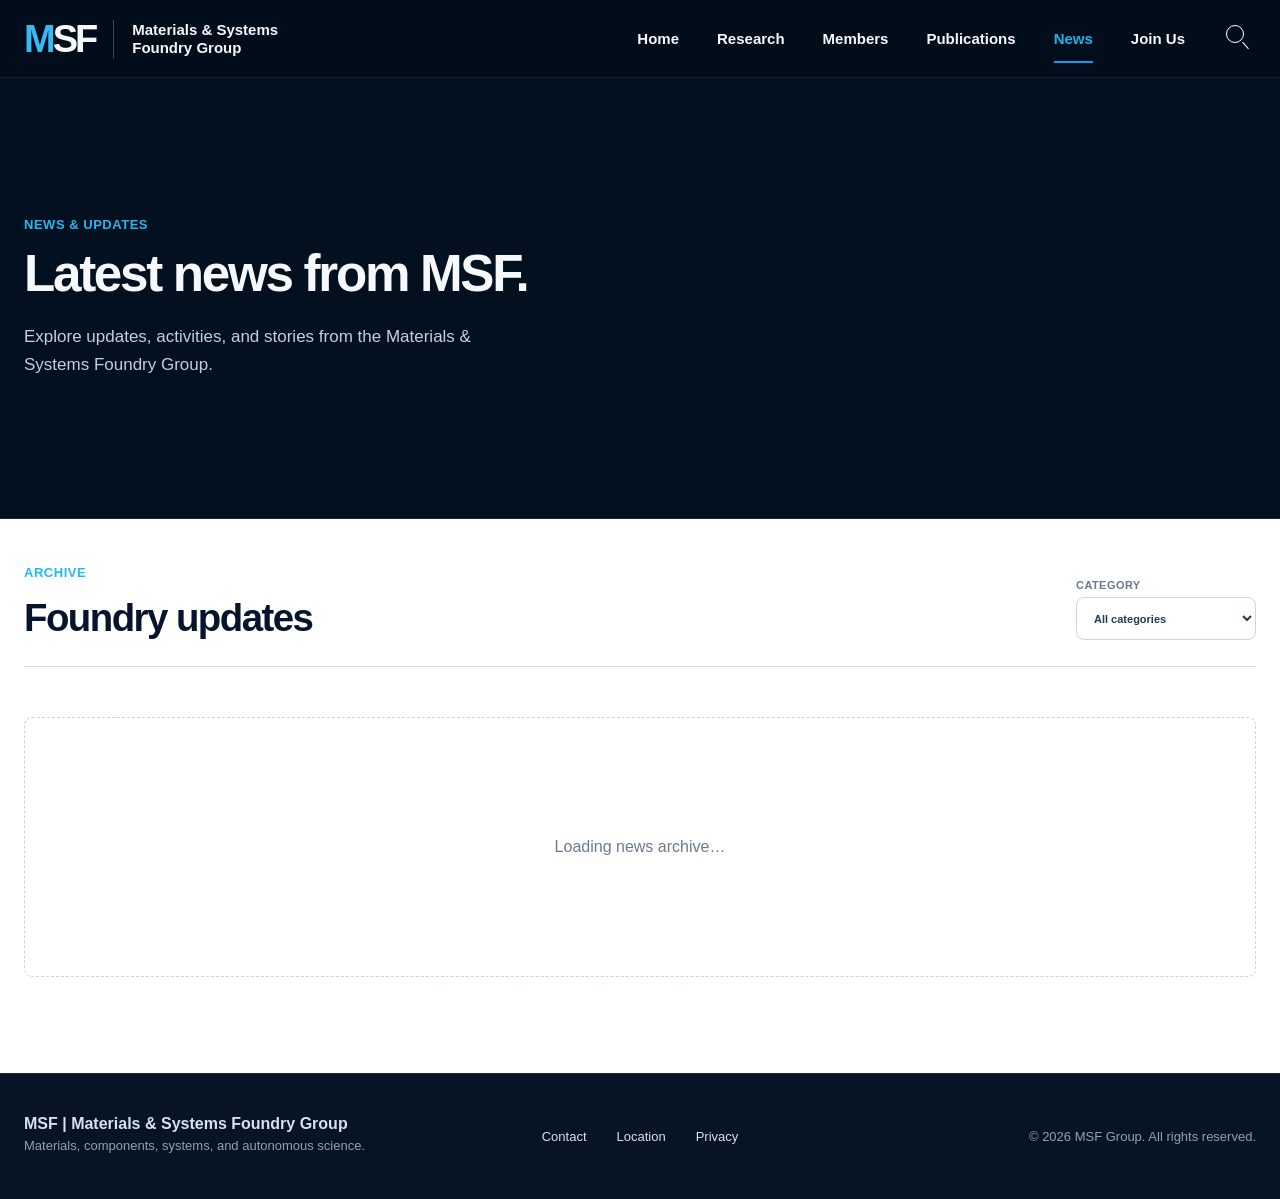
==== news.html @ 7eb26fe3 "Add files via upload" ====
<!doctype html>
<html lang="en">
<head>
  <meta charset="UTF-8">
  <meta name="viewport" content="width=device-width, initial-scale=1.0">
  <title>MSF | News</title>
  <link rel="stylesheet" href="styles.css?v=26">
  <script src="data/news.js?v=1787645264"></script>
  <script src="app.js?v=19" defer></script>
</head>
<body data-page="news">
  <header data-site-header></header>
  <main class="news-page light-section" data-news-page>
    <section class="news-hero">
      <div class="site-container news-hero-grid">
        <div class="news-hero-copy">
          <p class="eyebrow">News &amp; Updates</p>
          <h1>Latest news from MSF.</h1>
          <p>Explore updates, activities, and stories from the Materials &amp; Systems Foundry Group.</p>
        </div>
        <div class="news-hero-media" data-news-hero-media aria-label="Recent gallery photographs"></div>
      </div>
    </section>
    <section class="news-archive section-space">
      <div class="site-container">
        <div class="news-toolbar">
          <div><p class="eyebrow">Archive</p><h2>Foundry updates</h2></div>
          <div class="news-filter-group" data-news-filters>
            <div class="news-year-filters" data-news-years aria-label="Filter news by year"></div>
            <label class="news-category-label">Category
              <select data-news-category><option value="all">All categories</option></select>
            </label>
          </div>
        </div>
        <div class="news-grid" data-news-list><p class="news-loading">Loading news archive…</p></div>
      </div>
    </section>
  </main>
  <div class="news-lightbox" data-news-lightbox hidden role="dialog" aria-modal="true" aria-label="News image viewer">
    <button class="news-lightbox-close" type="button" data-news-lightbox-close aria-label="Close image viewer">×</button>
    <button class="news-lightbox-nav previous" type="button" data-news-lightbox-prev aria-label="Previous image">‹</button>
    <figure>
      <img data-news-lightbox-image alt="">
      <figcaption><span data-news-lightbox-caption></span><b data-news-lightbox-count></b></figcaption>
    </figure>
    <button class="news-lightbox-nav next" type="button" data-news-lightbox-next aria-label="Next image">›</button>
  </div>
  <footer data-site-footer></footer>
</body>
</html>
---- styles.css ----
:root {
  --navy: #03101f;
  --navy-2: #071a31;
  --ink: #07152c;
  --muted: #5d6b80;
  --line: #d5dfeb;
  --surface: #f7faff;
  --blue: #0d9ee9;
  --green: #079164;
  --violet: #6841cb;
  --orange: #ef5623;
  --content: 1440px;
  --radius: 8px;
  font-family: "Segoe UI", "Noto Sans", Arial, sans-serif;
  color: var(--ink);
  background: #f8fbff;
  font-synthesis: none;
}

* { box-sizing: border-box; }
html { scroll-behavior: smooth; }
body { margin: 0; min-width: 320px; background: var(--navy); }
button, input, select { font: inherit; }
a { color: inherit; }
img { display: block; max-width: 100%; }
[hidden] { display: none !important; }
.site-container { width: min(calc(100% - 48px), var(--content)); margin-inline: auto; }
.light-section { background: #fff; color: var(--ink); }
.section-space { padding-block: 46px 80px; }
.eyebrow { margin: 0 0 16px; color: #22b8f4 !important; font-size: 13px !important; font-weight: 800; letter-spacing: .04em; text-transform: uppercase; }

.landing-page { background: #f7f5f3; }
.landing { position: relative; min-height: 100dvh; overflow: hidden; display: grid; place-items: center; }
.landing-link { position: relative; display: block; width: 100%; height: 100dvh; color: inherit; text-decoration: none; }
.landing-art { width: 100%; height: 100dvh; object-fit: cover; object-position: center; }
.landing-actions { position: absolute; left: 50%; bottom: 7.5%; translate: -50% 0; }
.enter-site { display: inline-flex; gap: 14px; align-items: center; padding: 13px 20px; border: 1px solid rgba(7,21,44,.3); background: rgba(255,255,255,.78); backdrop-filter: blur(10px); border-radius: var(--radius); color: var(--ink); font-weight: 700; text-decoration: none; opacity: 0; transform: translateY(8px); transition: .25s ease; }
.landing:hover .enter-site, .enter-site:focus-visible { opacity: 1; transform: none; }

.site-header { height: 78px; background: #020d1b; border-bottom: 1px solid rgba(255,255,255,.09); color: #f6f8fc; position: relative; z-index: 20; }
.nav-shell { height: 100%; display: flex; align-items: center; justify-content: space-between; gap: 40px; }
.brand { display: flex; align-items: center; gap: 18px; text-decoration: none; min-width: 310px; }
.brand-mark { font-size: 38px; line-height: 1; font-weight: 800; letter-spacing: -3px; border-right: 1px solid rgba(255,255,255,.25); padding-right: 18px; }
.brand-mark i { color: #39b8f1; font-style: normal; }
.brand-name { font-size: 15px; line-height: 1.2; font-weight: 650; }
.primary-nav { display: flex; align-items: center; gap: 38px; height: 100%; }
.primary-nav > a, .nav-parent-link { display: grid; place-items: center; height: 100%; font-size: 15px; font-weight: 600; text-decoration: none; position: relative; white-space: nowrap; }
.primary-nav > a::after, .nav-parent-link::after { content: ""; position: absolute; left: 0; right: 100%; bottom: 14px; height: 2px; background: var(--blue); transition: right .2s ease; }
.primary-nav > a:hover, .primary-nav > a.active, .nav-parent-link:hover, .nav-parent-link.active { color: #19b5f4; }
.primary-nav > a:hover::after, .primary-nav > a.active::after, .nav-parent-link:hover::after, .nav-parent-link.active::after { right: 0; }
.nav-item { position: relative; height: 100%; display: flex; align-items: stretch; }
.nav-parent { display: flex; align-items: stretch; }
.submenu-toggle { display: none; }
.nav-dropdown { position: absolute; top: 100%; left: 50%; width: 238px; padding: 9px; border: 1px solid rgba(255,255,255,.13); border-top-color: #179fdf; border-radius: 0 0 var(--radius) var(--radius); background: #06172a; box-shadow: 0 18px 38px rgba(0,18,42,.28); opacity: 0; visibility: hidden; transform: translate(-50%, -5px); transition: opacity .16s ease, transform .16s ease, visibility .16s; }
.nav-item:hover .nav-dropdown, .nav-item:focus-within .nav-dropdown, .nav-item.submenu-open .nav-dropdown { opacity: 1; visibility: visible; transform: translate(-50%, 0); }
.nav-dropdown a { display: block; padding: 12px 14px; border-radius: 5px; color: #dbe6f1; font-size: 13px; font-weight: 600; line-height: 1.25; text-decoration: none; }
.nav-dropdown a:hover, .nav-dropdown a:focus-visible { background: #0b2947; color: #36b9f3; }
.search-toggle { width: 33px; height: 33px; border: 0; background: transparent; position: relative; cursor: pointer; }
.search-toggle span { position: absolute; width: 18px; height: 18px; border: 1.5px solid white; border-radius: 50%; left: 3px; top: 3px; }
.search-toggle span::after { content: ""; position: absolute; width: 9px; height: 1px; background: white; rotate: 48deg; right: -7px; bottom: -4px; }
.menu-toggle { display: none; border: 1px solid rgba(255,255,255,.35); color: white; background: transparent; padding: 8px 12px; border-radius: var(--radius); }
.global-search { position: absolute; inset: 78px 0 auto; background: #07172a; padding: 26px 0; border-top: 1px solid rgba(255,255,255,.1); }
.global-search .site-container { display: grid; grid-template-columns: auto 1fr auto; align-items: center; gap: 20px; }
.global-search input { height: 46px; border: 1px solid #486079; background: #fff; color: var(--ink); border-radius: var(--radius); padding: 0 14px; }
.global-search button { height: 42px; border: 1px solid #6d8297; border-radius: var(--radius); color: white; background: transparent; }

.hero { position: relative; overflow: hidden; background: var(--navy); color: white; }
.hero-inner { position: relative; min-height: 430px; display: flex; align-items: center; z-index: 2; }
.hero-copy { width: 46%; padding: 50px 0; position: relative; z-index: 2; }
.hero-copy h1 { margin: 0 0 20px; font-size: clamp(46px, 4vw, 66px); line-height: 1.02; letter-spacing: -.04em; }
.hero-copy h1 span { color: #1da9ef; }
.hero-copy > p:not(.eyebrow) { max-width: 620px; margin: 0 0 28px; font-size: 17px; line-height: 1.7; color: #d2d9e4; }
.text-link { display: inline-flex; gap: 10px; color: #1eb4f3; text-decoration: none; font-weight: 700; }
.hero-reference { position: absolute; inset: 0; overflow: hidden; }
.hero-reference::after { content: ""; position: absolute; inset: 0; background: linear-gradient(90deg, #020d1b 0%, #020d1b 23%, rgba(2,13,27,.5) 48%, rgba(2,13,27,.05) 100%); }

.home-hero .hero-reference img { position: absolute; height: 100%; width: auto; max-width: none; right: 7%; top: 0; object-fit: contain; }
.home-hero .hero-inner { min-height: 500px; justify-content: space-between; }
.hero-chain { align-self: center; list-style: none; display: grid; gap: 28px; width: 300px; margin: 0 12px 0 auto; padding: 0; }
.hero-chain li { position: relative; padding-left: 22px; }
.hero-chain li::before { content: ""; position: absolute; width: 8px; height: 8px; border: 2px solid #1faef1; border-radius: 50%; left: 0; top: 7px; }
.hero-chain b, .hero-chain small { display: block; }
.hero-chain small { color: #d0d8e4; margin-top: 3px; }

.section-heading { display: flex; justify-content: space-between; align-items: baseline; margin-bottom: 28px; }
.section-heading h2, .focus-section h2 { font-size: 27px; margin: 0; }
.section-heading p { color: var(--muted); }
.pillar-grid { display: grid; grid-template-columns: repeat(4, 1fr); gap: 18px; align-items: start; }
.pillar-card { min-height: 0; height: fit-content; align-self: start; display: grid; grid-template-columns: 82px 1fr; border: 1px solid var(--line); border-radius: var(--radius); overflow: hidden; background: #fff; }
.pillar-card > div:last-child { padding: 24px 18px; }
.pillar-card .number { font-size: 30px; }
.pillar-card h3 { font-size: 19px; }
.pillar-card p, .pillar-card li { color: #334359; font-size: 12px; line-height: 1.5; }
.pillar-card ul { padding-left: 16px; margin-top: 18px; }
.pillar-photo { overflow: hidden; position: relative; min-height: 0; height: 100%; }
.pillar-photo img { position: absolute; inset: 0; width: 100%; height: 100%; object-fit: cover; }
.green .number, .green h3, .green > b, .green .topics h3 { color: var(--green); }
.blue .number, .blue h3, .blue > b, .blue .topics h3 { color: #0759cf; }
.violet .number, .violet h3, .violet > b, .violet .topics h3 { color: var(--violet); }
.orange .number, .orange h3, .orange > b, .orange .topics h3 { color: var(--orange); }
.loop-panel { margin-top: 54px; padding: 42px 30px; display: grid; grid-template-columns: 330px 1fr; gap: 50px; background: #f6f9fe; border-radius: var(--radius); }
.loop-panel p { color: #435269; line-height: 1.65; }
.loop-diagram-image { margin: 0; display: grid; place-items: center; min-width: 0; }
.loop-diagram-image img { display: block; width: 100%; height: auto; object-fit: contain; }
.legend { display: grid; gap: 10px; margin-top: 30px; font-size: 12px; color: #31445d; }
.loop-diagram { display: grid; place-items: center; gap: 22px; }
.feedback { min-width: 300px; padding: 14px; text-align: center; border: 1px solid #8db4e4; border-radius: var(--radius); color: #0e52ae; font-weight: 700; }
.feedback.bottom { border-color: #6fc0aa; color: #087454; }
.loop-flow { position: relative; display: grid; place-items: center; width: 100%; min-height: 48px; color: #0e52ae; }
.loop-flow::before { content: ""; position: absolute; left: 0; right: 0; top: 50%; border-top: 2px solid currentColor; }
.loop-flow::after { position: absolute; top: 50%; padding: 0 6px; background: #f6f9fe; font-size: 27px; line-height: 1; transform: translateY(-52%); }
.loop-flow b { position: relative; padding: 11px 24px; border: 1px solid currentColor; border-radius: var(--radius); background: #f6f9fe; z-index: 1; }
.requirements-flow::after { content: "\2190"; left: -2px; }
.feedback-flow { color: #087454; }
.feedback-flow::after { content: "\2192"; right: -2px; }
.loop-nodes { display: flex; align-items: center; gap: 14px; width: 100%; }
.loop-nodes div { flex: 1; min-height: 92px; padding: 20px 14px; border: 1px solid var(--line); border-radius: var(--radius); background: white; text-align: center; font-weight: 700; }
.loop-nodes small { display: block; margin-top: 8px; color: var(--muted); font-weight: 400; }
.focus-section { margin-top: 48px; }
.focus-grid { margin-top: 24px; display: grid; grid-template-columns: repeat(5, 1fr); }
.focus-grid article { padding: 12px 24px; border-right: 1px solid var(--line); }
.focus-grid article:last-child { border: 0; }
.focus-grid i { font-style: normal; font-size: 21px; font-weight: 800; color: #0954ad; }
.focus-grid h3 { font-size: 15px; }
.focus-grid p { font-size: 13px; line-height: 1.55; color: var(--muted); }

.research-hero .hero-reference img { position: absolute; width: min(68vw, 1050px); height: auto; max-width: none; right: 0; top: 50%; transform: translateY(-50%); object-fit: contain; }
.research-hero .hero-inner { min-height: 350px; }
.research-hero .hero-copy { width: 42%; }
.subnav { background: white; border-bottom: 1px solid var(--line); position: sticky; top: 0; z-index: 10; }
.subnav .site-container { display: flex; min-height: 58px; align-items: center; justify-content: space-between; gap: 16px; overflow-x: auto; }
.subnav a { padding: 20px 8px 16px; font-size: 13px; color: #253851; text-decoration: none; white-space: nowrap; border-bottom: 2px solid transparent; }
.subnav a:hover, .subnav a.active { color: #075bce; border-color: #075bce; }
.research-layout { display: grid; grid-template-columns: 255px 1fr; gap: 34px; padding-block: 38px 70px; }
.research-aside { align-self: start; position: sticky; top: 78px; display: grid; gap: 4px; }
.research-aside > p { color: #7a8799; font-size: 12px; font-weight: 700; text-transform: uppercase; }
.research-aside > a { display: flex; justify-content: space-between; padding: 14px 12px; font-size: 13px; color: #263951; text-decoration: none; border-radius: var(--radius); }
.research-aside > a:hover, .research-aside > a.active { background: #edf6f3; color: var(--green); }
.research-aside hr { width: 100%; border: 0; border-top: 1px solid var(--line); }
.contact-box { display: grid; gap: 12px; margin-top: 20px; padding: 20px; border: 1px solid var(--line); border-radius: var(--radius); font-size: 13px; }
.contact-box a { padding: 12px; border: 1px solid #1267dc; color: #0758c5; text-decoration: none; border-radius: var(--radius); }
.research-cards { display: grid; gap: 20px; }
.research-card { min-height: 330px; display: grid; grid-template-columns: 1fr .82fr 1.05fr; border: 1px solid var(--line); border-radius: var(--radius); overflow: hidden; }
.research-card-copy, .topics { padding: 28px 22px; }
.research-card-copy .number { font-size: 40px; }
.research-card-copy h2 { font-size: 23px; margin: 10px 0 18px; }
.research-card-copy p, .topics li { font-size: 13px; line-height: 1.7; color: #405068; }
.research-card-copy a { display: inline-block; margin-top: 14px; padding: 12px 16px; border: 1px solid currentColor; border-radius: var(--radius); text-decoration: none; color: inherit; }
.topics h3 { font-size: 13px; margin: 26px 0 16px; }
.topics ul { padding-left: 18px; }
.research-visual { padding: 18px; display: grid; place-items: center; background: #eff9f5; color: #174a3b; border-left: 1px solid #bee3d5; text-align: center; overflow: hidden; }
.blue .research-visual { background: #f0f5ff; color: #0d50b9; border-color: #c7d9fb; }
.violet .research-visual { background: #f6f2fe; color: #5e3dac; border-color: #dacdf5; }
.orange .research-visual { background: #fff5ef; color: #b84220; border-color: #f6d1c2; }
.research-visual img { width: 100%; height: 100%; max-height: 275px; object-fit: contain; mix-blend-mode: multiply; }
.research-goal { padding-bottom: 52px; }
.research-goal img { width: 100%; border: 1px solid #c8dcf2; border-radius: var(--radius); }

@media (min-width: 1200px) {
  .research-layout { grid-template-columns: 220px 1fr; gap: 18px; padding-bottom: 24px; }
  .research-cards { grid-template-columns: repeat(2, minmax(0, 1fr)); align-items: stretch; }
  .research-card { grid-template-columns: 1.05fr .82fr 1fr; min-height: 300px; }
  .research-card-copy, .topics { padding: 22px 16px; }
  .research-card-copy .number { font-size: 34px; }
  .research-card-copy h2 { font-size: 20px; }
  .research-card-copy p, .topics li { font-size: 11px; }
  .research-card-copy a { padding: 10px 12px; font-size: 12px; }
  .topics h3 { margin-top: 22px; font-size: 11px; }
  .research-visual { padding: 10px; }
}

.member-hero .hero-reference img { position: absolute; height: 100%; width: auto; max-width: none; right: 0; top: 0; object-fit: cover; }
.member-hero .hero-inner { min-height: 265px; }
.member-hero .hero-copy { width: 50%; padding: 28px 0; }
.member-hero .hero-copy h1 { font-size: 38px; }
.member-hero .hero-copy > p:not(.eyebrow) { font-size: 15px; line-height: 1.45; margin-bottom: 20px; }
.stats { display: flex; gap: 0; }
.stats span { min-width: 150px; padding: 0 22px; border-left: 1px solid #40526a; color: #dce5ef; font-size: 12px; }
.stats span:first-child { padding-left: 16px; border-color: var(--violet); }
.stats b { display: block; color: white; font-size: 27px; margin-bottom: 4px; }
.member-content, .publications-content { padding-block: 28px 70px; }
.filter-row { display: flex; justify-content: space-between; gap: 20px; margin-bottom: 26px; }
.filter-row button, .category-filters button, .member-tab-link { display: inline-flex; align-items: center; justify-content: center; padding: 11px 17px; border: 1px solid var(--line); background: white; color: #263850; border-radius: var(--radius); cursor: pointer; text-decoration: none; white-space: nowrap; }
.filter-row button.active, .category-filters button.active, .member-tab-link.active { background: #073b82; border-color: #073b82; color: white; }
.filter-row select, .search-row select, .search-row input { min-height: 42px; border: 1px solid var(--line); background: white; border-radius: var(--radius); padding: 0 14px; color: #41526a; }
.graduate-grid { display: grid; grid-template-columns: 1fr 1fr; gap: 28px; margin: 12px 0 26px; }
.member-card { padding: 14px; border: 1px solid var(--line); border-left: 6px solid var(--green); border-radius: var(--radius); }
.member-card.blue { border-left-color: #0969da; }
.member-card.violet { border-left-color: var(--violet); }
.member-card.orange { border-left-color: var(--orange); }
.profile { display: grid; grid-template-columns: 130px minmax(0, 1fr) minmax(230px, .72fr); gap: 20px; align-items: start; }
.portrait { position: relative; overflow: hidden; background: #e8ebee; border-radius: 4px; min-height: 165px; }
.portrait img { width: 100%; height: 100%; object-fit: cover; }
.profile h3, .mini-member h3 { margin: 2px 0 7px; font-size: 20px; }
.profile p, .mini-member p { color: #405069; font-size: 12px; line-height: 1.55; }
.profile > div:nth-child(2) > b { font-size: 13px; }
.profile p span { margin: 0 8px; }
.member-email-row { display: flex; align-items: baseline; gap: 8px; min-width: 0; margin: 9px 0 0; color: #405069; font-size: 12px; line-height: 1.45; }
.member-email-row > span { flex: 0 0 auto; color: #748399; font-size: 9px; font-weight: 800; letter-spacing: .055em; text-transform: uppercase; }
.member-email { min-width: 0; color: #405069; font: inherit; font-weight: 500; overflow-wrap: normal; text-decoration: none; }
.member-email:hover { color: #0759c7; text-decoration: underline; text-underline-offset: 3px; }
.tags { display: flex; gap: 8px; }
.tags span { font-size: 10px; padding: 5px 8px; border: 1px solid currentColor; border-radius: 4px; }
.pub-stats { min-width: 0; border-left: 1px solid var(--line); padding: 4px 0 2px 16px; font-size: 11px; --metric-columns: 7px minmax(68px, 1fr) 20px minmax(76px, 1fr); --metric-gap: 6px; }
.pub-stats-title { display: block; margin-bottom: 16px; color: #0c1c33; font-size: 12px; }
.pub-metric { display: grid; grid-template-columns: var(--metric-columns); gap: var(--metric-gap); align-items: center; min-width: 0; margin: 11px 0; color: #42536a; }
.metric-dot { width: 7px; height: 7px; border-radius: 50%; background: var(--green); }
.metric-label { min-width: 0; line-height: 1.2; }
.metric-legend { display: flex; flex-direction: column; gap: 2px; margin-top: 3px; color: #617187; font-size: 7px; font-weight: 500; line-height: 1; }
.metric-legend span { display: inline-flex; align-items: center; gap: 3px; white-space: nowrap; }
.metric-legend i { width: 5px; height: 5px; flex: 0 0 5px; border-radius: 50%; }
.metric-legend .preparation i { background: var(--violet); }
.metric-legend .experiment i { background: #a684e8; }
.pub-metric strong { color: #0d1e35; text-align: center; }
.metric-track { display: flex; width: calc(100% - 8px); min-width: 0; height: 8px; margin-inline: 4px; background: #edf1f5; overflow: hidden; }
.metric-track i { display: block; height: 100%; background: var(--green); }
.pub-metric.in-progress .metric-dot { background: linear-gradient(90deg, var(--violet) 50%, #a684e8 50%); }
.pub-metric.in-progress .metric-track .preparation { background: var(--violet); }
.pub-metric.in-progress .metric-track .experiment { background: #a684e8; }
.pub-axis { display: grid; grid-template-columns: var(--metric-columns); gap: var(--metric-gap); min-width: 0; margin-top: 5px; }
.pub-scale { position: relative; grid-column: 4; width: calc(100% - 8px); min-width: 0; height: 8px; margin-inline: 4px; color: #5f6f85; font-size: 7px; font-variant-numeric: tabular-nums; line-height: 1; }
.pub-scale span { position: absolute; top: 0; transform: translateX(-50%); }
.paper-list { margin-top: 14px; border: 1px solid #e0e7ef; padding: 10px 14px; }
.paper-row { display: grid; grid-template-columns: 48px minmax(0, 1fr) auto 18px; gap: 10px; align-items: center; min-height: 42px; border-top: 1px solid #e7edf3; font-size: 11px; }
.paper-list > b + .paper-row { margin-top: 7px; border-top: 0; }
.paper-year { color: #53647b; }
.paper-copy { min-width: 0; color: #17273e; font-weight: 650; }
.paper-list a { color: inherit; text-decoration-thickness: 1px; text-underline-offset: 2px; }
.paper-copy small { display: block; margin-top: 3px; color: #607086; font-weight: 400; }
.author-role { padding: 5px 7px; border: 1px solid currentColor; border-radius: 4px; font-size: 8px; line-height: 1; white-space: nowrap; }
.author-role.first, .author-role.co-first { color: #087454; background: #f4fbf8; }
.author-role.co-author { color: var(--violet); background: #faf7ff; }
.paper-link { display: grid; place-items: center; width: 18px; height: 18px; color: #0969da !important; font-size: 15px; font-weight: 700; text-decoration: none !important; }
.paper-link.is-disabled { opacity: .28; }
.undergrad-grid { display: grid; grid-template-columns: repeat(3, 1fr); gap: 24px; }
.mini-member { display: grid; grid-template-columns: 118px 1fr; gap: 18px; min-height: 190px; border: 1px solid var(--line); border-left: 6px solid #0969da; border-radius: var(--radius); padding: 10px; }
.mini-member.green { border-left-color: var(--green); }
.mini-member.violet { border-left-color: var(--violet); }
.mini-member.orange { border-left-color: var(--orange); }
.mini-member .portrait { min-height: 166px; }
.mini-member small { font-size: 10px; color: #34465d; line-height: 1.5; }
.member-group { margin-top: 26px; }
.member-group:first-of-type { margin-top: 0; }
.member-group[hidden], [data-kind][hidden] { display: none !important; }
.member-loading, .empty-state { padding: 28px; border: 1px dashed var(--line); border-radius: var(--radius); color: #52657d; text-align: center; }
.member-awards { margin-top: 14px; color: #34465d; font-size: 10px; }
.member-awards > b { display: block; margin-bottom: 5px; color: #0759cf; }
.member-awards p { margin: 4px 0; font-size: 10px; }
.member-awards span { display: inline-block; width: 38px; color: #607086; }

.pi-page { min-height: calc(100dvh - 78px); }
.pi-tabs-wrap { border-bottom: 1px solid var(--line); background: #f7faff; }
.pi-tabs { display: flex; gap: 10px; min-height: 70px; align-items: center; overflow-x: auto; }
.pi-content { padding-block: 58px 84px; }
.pi-profile-grid { display: grid; grid-template-columns: minmax(260px, 330px) minmax(0, 1fr); gap: clamp(42px, 6vw, 88px); align-items: center; }
.pi-portrait { margin: 0; overflow: hidden; aspect-ratio: 351 / 472; border: 1px solid #cfd9e5; border-radius: var(--radius); background: #eaf0f6; }
.pi-portrait img { width: 100%; height: 100%; object-fit: cover; }
.pi-portrait span { display: grid; place-items: center; height: 100%; color: var(--muted); }
.pi-summary { max-width: 760px; }
.pi-label { margin: 0 0 16px; color: #0875ba; font-size: 12px; font-weight: 800; letter-spacing: .08em; text-transform: uppercase; }
.pi-summary h1 { margin: 0; font-size: clamp(44px, 5vw, 68px); line-height: 1; letter-spacing: -.045em; }
.pi-position { margin: 18px 0 0; color: #0759c7; font-size: 22px; font-weight: 700; }
.pi-affiliation { margin: 26px 0 0; color: #3f5067; font-size: 17px; line-height: 1.65; }
.pi-affiliation strong { color: var(--ink); }
.pi-contact { display: grid; grid-template-columns: repeat(2, minmax(0, 1fr)); gap: 18px 34px; margin: 34px 0 0; padding-top: 24px; border-top: 1px solid var(--line); }
.pi-contact div { min-width: 0; }
.pi-contact dt { margin-bottom: 6px; color: #718096; font-size: 11px; font-weight: 800; letter-spacing: .05em; text-transform: uppercase; }
.pi-contact dd { margin: 0; color: #192d47; font-size: 15px; }
.pi-contact a { text-decoration-color: #aab9ca; text-underline-offset: 4px; }
.pi-actions { display: flex; flex-wrap: wrap; gap: 12px; margin-top: 30px; }
.pi-actions .primary-button { margin-top: 0; }
.secondary-button { display: inline-flex; align-items: center; padding: 13px 18px; border: 1px solid #9eafc3; border-radius: var(--radius); color: #17304d; text-decoration: none; font-weight: 700; }
.pi-history-grid { display: grid; grid-template-columns: repeat(2, minmax(0, 1fr)); gap: clamp(34px, 6vw, 80px); margin-top: 68px; }
.pi-history-section { padding-top: 26px; border-top: 2px solid #153b69; }
.pi-history-section h2 { margin: 0 0 24px; font-size: 22px; }
.pi-history-section ol { display: grid; gap: 22px; margin: 0; padding: 0; list-style: none; }
.pi-history-section li { display: grid; grid-template-columns: minmax(110px, 145px) 1fr; gap: 20px; color: #35475d; font-size: 14px; line-height: 1.55; }
.pi-history-section time { color: #0759c7; font-weight: 750; font-variant-numeric: tabular-nums; }
.pi-loading { display: grid; grid-template-columns: 300px 1fr; gap: 56px; align-items: center; min-height: 470px; }
.pi-loading-photo, .pi-loading-copy { display: block; border-radius: var(--radius); background: #e9eff6; }
.pi-loading-photo { aspect-ratio: 351 / 472; }
.pi-loading-copy { height: 210px; }
.pi-loading p { grid-column: 1 / -1; color: var(--muted); text-align: center; }
.pi-error { max-width: 760px; padding: 70px 0; }
.pi-error h1 { margin: 0 0 16px; font-size: 42px; }
.pi-error p { color: var(--muted); line-height: 1.7; }
.pi-selected-publications { margin-top: 76px; padding-top: 30px; border-top: 2px solid #153b69; }
.pi-selected-heading { display: flex; align-items: baseline; justify-content: space-between; gap: 24px; margin-bottom: 10px; }
.pi-selected-heading h2 { margin: 0; font-size: clamp(27px, 3vw, 38px); letter-spacing: -.025em; }
.pi-selected-heading a { color: #0759c7; font-size: 14px; font-weight: 750; text-decoration: none; }
.pi-selected-heading a:hover { text-decoration: underline; text-underline-offset: 4px; }
.pi-selected-list { display: grid; }
.pi-publication { display: grid; grid-template-columns: 62px minmax(0, 1fr) minmax(220px, 320px); gap: 24px; align-items: center; padding: 30px 0; border-bottom: 1px solid var(--line); }
.pi-publication.no-figure { grid-template-columns: 62px minmax(0, 1fr); }
.pi-publication-number { align-self: start; color: #0759c7; font-size: 25px; font-variant-numeric: tabular-nums; }
.pi-publication-type { margin: 0 0 9px; color: #0875ba; font-size: 11px; font-weight: 800; letter-spacing: .05em; text-transform: uppercase; }
.pi-publication h3 { margin: 0; max-width: 850px; font-size: 21px; line-height: 1.3; }
.pi-publication h3 a { color: var(--ink); text-decoration: none; }
.pi-publication h3 a:hover { color: #0759c7; }
.pi-publication-authors, .pi-publication-source { margin: 11px 0 0; color: #455770; font-size: 14px; line-height: 1.55; }
.pi-publication-authors .lab-author { color: #0759c7; font-style: normal; font-weight: 800; }
.pi-publication-source strong { color: var(--ink); }
.pi-publication-figure { height: 150px; margin: 0; overflow: hidden; border: 1px solid var(--line); border-radius: var(--radius); background: #fff; }
.pi-publication-figure img { width: 100%; height: 100%; object-fit: contain; }
.pi-publication-empty { margin: 22px 0 0; padding: 24px 0; color: var(--muted); }

.publications-hero .hero-reference img { position: absolute; height: 100%; width: auto; max-width: none; right: 0; top: 0; object-fit: cover; }
.publications-hero .hero-inner { min-height: 430px; }
.publications-hero .hero-copy { width: 48%; }
.publications-hero .hero-copy h1 { font-size: 60px; }
.publications-hero .stats { margin-top: 28px; }
.publication-tools { border-bottom: 1px solid var(--line); padding-bottom: 24px; }
.category-filters { display: flex; flex-wrap: wrap; gap: 12px; }
.category-filters button { padding: 14px 20px; font-weight: 650; }
.search-row { display: flex; gap: 14px; margin-top: 18px; }
.search-row input { width: 350px; margin-left: auto; }
.pub-year { margin-top: 50px; }
.pub-year > h2 { padding-bottom: 10px; border-bottom: 1px solid #aebed0; font-size: 30px; }
.pub-item { display: grid; grid-template-columns: 80px 1fr 430px; gap: 26px; align-items: center; min-height: 305px; padding: 30px 0; border-bottom: 1px solid #b9c7d5; }
.pub-number { align-self: start; color: var(--green); font-size: 31px; }
.blue-text { color: #1167dd; }.violet-text { color: var(--violet); }.orange-text { color: var(--orange); }
.pub-item small { color: currentColor; font-size: 12px; font-weight: 800; text-transform: uppercase; }
.pub-item h3 { margin: 14px 0; font-size: 25px; line-height: 1.2; text-decoration: none; }
.pub-item p { color: #405069; font-size: 16px; }
.pub-item p b, .pub-item p strong { color: var(--ink); }
.pub-figure { height: 245px; border: 1px solid var(--line); border-radius: var(--radius); overflow: hidden; position: relative; background: white; }
.pub-figure img { width: 100%; height: 100%; object-fit: contain; }
.pub-figure-empty { display: grid; place-items: center; background: #f5f8fc; color: #8392a6; font-size: 12px; }
.pub-item h3 a { color: inherit; text-decoration: none; transition: color .2s ease; }
.pub-item h3 a:hover { color: #0c66cf; }
.publication-authors .lab-author { padding-inline: .08em; color: #0759cf; font-style: normal; font-weight: 800; box-shadow: inset 0 -.38em rgba(13, 158, 233, .16); }
.publication-loading { padding: 60px 20px; color: var(--muted); text-align: center; }
.empty-state { padding: 60px 20px; color: var(--muted); text-align: center; border: 1px dashed var(--line); border-radius: var(--radius); }

.simple-page { min-height: calc(100dvh - 230px); padding: 110px 0; }
.simple-page h1 { max-width: 850px; font-size: clamp(45px, 6vw, 82px); letter-spacing: -.05em; margin: 10px 0 22px; }
.simple-page > p:not(.eyebrow) { max-width: 650px; color: var(--muted); font-size: 20px; line-height: 1.6; }
.researcher-empty-page { min-height: calc(100dvh - 203px); }
.primary-button { display: inline-block; margin-top: 20px; padding: 14px 18px; background: #0759c7; color: white; text-decoration: none; border-radius: var(--radius); }
.news-list { margin-top: 50px; display: grid; grid-template-columns: 1fr 1fr; gap: 30px; }
.news-list article { padding: 28px 0; border-top: 1px solid var(--line); }
.news-list time { color: #0c66cf; font-weight: 700; }

.news-page { min-height: calc(100dvh - 78px); }
.news-hero { overflow: hidden; border-bottom: 1px solid rgba(255,255,255,.1); background: #03101f; color: #f6f8fc; }
.news-hero-grid { min-height: 440px; display: grid; grid-template-columns: minmax(430px, .86fr) minmax(0, 1.14fr); gap: 60px; align-items: center; padding-block: 42px; }
.news-hero-copy h1 { max-width: 670px; margin: 0; color: #f6f8fc; font-size: clamp(48px, 4vw, 64px); line-height: 1.02; letter-spacing: -.045em; }
.news-hero-copy > p:not(.eyebrow) { max-width: 600px; margin: 22px 0 0; color: #c3cfdd; font-size: 17px; line-height: 1.65; }
.news-hero-media { height: 356px; display: grid; grid-template-columns: 1.32fr .68fr; grid-template-rows: 1fr 1fr; gap: 10px; }
.news-hero-shot { overflow: hidden; border: 1px solid rgba(255,255,255,.13); border-radius: var(--radius); background: #0b223a; }
.news-hero-shot:first-child { grid-row: 1 / -1; }
.news-hero-shot img { width: 100%; height: 100%; object-fit: cover; transition: transform .35s ease; }
.news-hero-shot:hover img { transform: scale(1.025); }
.news-hero-empty { display: grid; place-items: center; height: 100%; border: 1px dashed rgba(255,255,255,.2); color: #91a3b8; font-size: 13px; }
.news-archive { background: #fff; }
.news-toolbar { display: flex; justify-content: space-between; gap: 40px; align-items: end; padding-bottom: 26px; border-bottom: 1px solid var(--line); }
.news-toolbar h2 { margin: 0; font-size: clamp(34px, 3vw, 48px); letter-spacing: -.04em; }
.news-filter-group { display: flex; gap: 14px; align-items: end; }
.news-year-filters { display: flex; gap: 7px; }
.news-year-filters button { min-width: 62px; height: 43px; padding: 0 14px; border: 1px solid #cbd7e4; border-radius: var(--radius); background: #fff; color: #33465e; font-weight: 700; cursor: pointer; }
.news-year-filters button:hover, .news-year-filters button.active { border-color: #0b69ce; background: #0b69ce; color: #fff; }
.news-category-label { display: grid; gap: 6px; color: #69788b; font-size: 11px; font-weight: 750; letter-spacing: .04em; text-transform: uppercase; }
.news-category-label select { min-width: 180px; height: 43px; padding: 0 36px 0 13px; border: 1px solid #cbd7e4; border-radius: var(--radius); background: #fff; color: #263a53; }
.news-grid { display: grid; grid-template-columns: repeat(2, minmax(0, 1fr)); gap: 26px; padding-top: 34px; }
.news-card { min-width: 0; overflow: hidden; border: 1px solid #d4dee9; border-radius: var(--radius); background: #fff; }
.news-card.featured { grid-column: 1 / -1; display: grid; grid-template-columns: minmax(0, 1.25fr) minmax(340px, .75fr); }
.news-card-media { position: relative; aspect-ratio: 16 / 10; overflow: hidden; background: #e8eff6; }
.news-card-media.side-by-side { display: grid; grid-template-columns: repeat(2, minmax(0, 1fr)); gap: 2px; background: #fff; }
.news-card.featured .news-card-media { min-height: 390px; aspect-ratio: auto; }
.news-card-photo { position: relative; min-width: 0; height: 100%; overflow: hidden; background: #e8eff6; }
.news-card-media img { width: 100%; height: 100%; object-fit: cover; transition: transform .3s ease; }
.news-card:hover .news-card-media img { transform: scale(1.018); }
.news-media-button { position: absolute; inset: 0; width: 100%; border: 0; padding: 0; background: transparent; cursor: zoom-in; }
.news-photo-count { position: absolute; right: 14px; bottom: 14px; padding: 7px 10px; border-radius: 999px; background: rgba(3,16,31,.84); color: #fff; font-size: 12px; font-weight: 750; pointer-events: none; }
.news-card-placeholder { height: 100%; display: grid; place-items: center; padding: 34px; background: #eef4f8; color: #7990a6; text-align: center; }
.news-card-placeholder b { display: block; color: #2a5279; font-size: 26px; letter-spacing: -.04em; }
.news-card-placeholder span { display: block; margin-top: 6px; font-size: 12px; }
.news-card-body { padding: 26px 28px 30px; }
.news-card.featured .news-card-body { display: flex; flex-direction: column; justify-content: center; padding: 42px; }
.news-meta { display: flex; flex-wrap: wrap; gap: 8px 14px; align-items: center; color: #647489; font-size: 12px; font-weight: 700; }
.news-category { color: #087454; text-transform: uppercase; letter-spacing: .06em; }
.news-card[data-category="award"] .news-category { color: #d94d1b; }
.news-card[data-category="conference"] .news-category { color: #075fca; }
.news-card[data-category="lab-life"] .news-category { color: #6441bd; }
.news-card h3 { margin: 15px 0 12px; font-size: clamp(22px, 2vw, 31px); line-height: 1.18; letter-spacing: -.035em; }
.news-card.featured h3 { font-size: clamp(30px, 3vw, 44px); }
.news-card-body > p { margin: 0; color: #4f6075; font-size: 15px; line-height: 1.65; }
.news-loading, .news-empty { grid-column: 1 / -1; min-height: 260px; display: grid; place-items: center; color: #6b7b8e; border: 1px dashed #c9d5e2; border-radius: var(--radius); }
.news-lightbox { position: fixed; inset: 0; z-index: 100; display: grid; grid-template-columns: 70px minmax(0, 1fr) 70px; align-items: center; padding: 28px; background: rgba(1,9,19,.94); color: #fff; }
.news-lightbox figure { grid-column: 2; grid-row: 1; min-width: 0; max-width: min(1260px, 100%); max-height: calc(100dvh - 56px); margin: auto; display: grid; grid-template-rows: minmax(0, 1fr) auto; }
.news-lightbox img { width: 100%; max-height: calc(100dvh - 125px); object-fit: contain; }
.news-lightbox figcaption { display: flex; justify-content: space-between; gap: 28px; padding-top: 15px; color: #c9d5e2; font-size: 13px; }
.news-lightbox button { border: 0; background: transparent; color: #fff; cursor: pointer; }
.news-lightbox-close { position: absolute; right: 24px; top: 18px; width: 46px; height: 46px; font-size: 38px; font-weight: 200; }
.news-lightbox-nav { width: 58px; height: 58px; font-size: 50px; line-height: 1; }
.news-lightbox-nav.previous { grid-column: 1; grid-row: 1; }
.news-lightbox-nav.next { grid-column: 3; grid-row: 1; }

.site-footer { background: #061426; color: #d8e1ec; border-top: 1px solid rgba(255,255,255,.1); }
.site-footer .site-container { min-height: 125px; display: grid; grid-template-columns: 1fr auto 1fr; gap: 40px; align-items: center; }
.site-footer p { margin: 5px 0; color: #91a1b5; font-size: 13px; }
.site-footer nav { display: flex; gap: 30px; }
.site-footer a { color: #d8e1ec; text-decoration: none; font-size: 13px; }
.site-footer > div > p:last-child { text-align: right; }

button:focus-visible, a:focus-visible, input:focus-visible, select:focus-visible { outline: 3px solid #40baf2; outline-offset: 3px; }
button:active, .primary-button:active, .enter-site:active { transform: translateY(1px); }

@media (max-width: 1200px) {
  .primary-nav { gap: 20px; }
  .brand { min-width: 250px; }
  .pillar-grid { grid-template-columns: 1fr 1fr; }
  .pillar-card { grid-template-columns: 110px 1fr; }
  .pub-item { grid-template-columns: 60px 1fr 330px; }
  .profile { grid-template-columns: 110px 1fr; }
  .pub-stats { grid-column: 1 / -1; border-left: 0; padding: 0; }
}

@media (max-width: 900px) {
  .site-container { width: min(calc(100% - 32px), var(--content)); }
  .site-header { height: 68px; }
  .brand { min-width: 0; }
  .brand-mark { font-size: 31px; }
  .brand-name { display: none; }
  .menu-toggle { display: block; margin-left: auto; }
  .primary-nav { display: none; position: absolute; left: 0; right: 0; top: 68px; height: auto; padding: 12px 16px 18px; background: #041326; flex-direction: column; gap: 0; align-items: stretch; }
  .primary-nav.open { display: flex; }
  .primary-nav > a, .nav-parent-link { height: auto; padding: 14px; display: block; }
  .primary-nav > a::after, .nav-parent-link::after { display: none; }
  .nav-item { display: block; height: auto; }
  .nav-parent { display: grid; grid-template-columns: minmax(0, 1fr) 46px; align-items: stretch; }
  .submenu-toggle { display: block; position: relative; border: 0; border-left: 1px solid rgba(255,255,255,.12); background: transparent; color: white; cursor: pointer; }
  .submenu-toggle::before { content: ""; position: absolute; left: 50%; top: 50%; width: 8px; height: 8px; border-right: 1.5px solid currentColor; border-bottom: 1.5px solid currentColor; transform: translate(-50%, -65%) rotate(45deg); transition: transform .16s ease; }
  .nav-item.submenu-open .submenu-toggle::before { transform: translate(-50%, -30%) rotate(225deg); }
  .nav-dropdown { display: none; position: static; width: auto; padding: 3px 0 8px 18px; border: 0; border-left: 1px solid #225075; border-radius: 0; box-shadow: none; background: #03101f; opacity: 1; visibility: visible; transform: none; transition: none; }
  .nav-item:hover .nav-dropdown, .nav-item:focus-within .nav-dropdown { display: none; transform: none; }
  .nav-item.submenu-open .nav-dropdown { display: block; }
  .nav-dropdown a { padding: 11px 14px; color: #bfcddd; }
  .search-toggle { margin: 10px; }
  .global-search { top: 68px; }
  .global-search .site-container { grid-template-columns: 1fr auto; }
  .global-search label { grid-column: 1 / -1; }
  .hero-reference { opacity: .65; }
  .hero-reference::after { background: rgba(2,13,27,.58); }
  .hero-copy, .member-hero .hero-copy, .publications-hero .hero-copy, .research-hero .hero-copy { width: 100%; max-width: 650px; }
  .hero-chain { display: none; }
  .hero-inner, .home-hero .hero-inner { min-height: 410px; }
  .pillar-grid { grid-template-columns: 1fr 1fr; }
  .loop-panel { grid-template-columns: 1fr; }
  .focus-grid { grid-template-columns: 1fr 1fr; }
  .focus-grid article { border-bottom: 1px solid var(--line); }
  .research-layout { grid-template-columns: 1fr; }
  .research-aside { display: none; }
  .research-card { grid-template-columns: 1fr 1fr; }
  .research-visual { grid-column: 1 / -1; min-height: 230px; }
  .graduate-grid { grid-template-columns: 1fr; }
  .undergrad-grid { grid-template-columns: 1fr; }
  .pub-item { grid-template-columns: 55px 1fr; }
  .pub-figure { grid-column: 2; width: 100%; }
  .stats span { min-width: 125px; }
  .site-footer .site-container { grid-template-columns: 1fr; padding-block: 28px; gap: 18px; }
  .site-footer > div > p:last-child { text-align: left; }
  .pi-profile-grid { grid-template-columns: 240px minmax(0, 1fr); gap: 34px; }
  .pi-contact { grid-template-columns: 1fr; }
  .pi-history-grid { gap: 34px; }
  .news-hero-grid { min-height: 0; grid-template-columns: 1fr; gap: 42px; padding-block: 54px; }
  .news-hero-media { height: 340px; }
  .news-toolbar { align-items: flex-start; flex-direction: column; }
  .news-filter-group { width: 100%; justify-content: space-between; }
  .news-card.featured { grid-template-columns: 1fr; }
  .news-card.featured .news-card-media { min-height: 0; aspect-ratio: 16 / 9; }
}

@media (max-width: 620px) {
  .landing-art { object-position: center; }
  .landing-actions { bottom: 4%; }
  .enter-site { opacity: 1; }
  .hero-copy h1, .publications-hero .hero-copy h1 { font-size: 42px; }
  .home-hero .hero-reference img { right: -160px; }
  .research-hero .hero-reference img { right: -210px; }
  .member-hero .hero-reference img { right: -360px; }
  .publications-hero .hero-reference img { right: -360px; }
  .stats { display: grid; grid-template-columns: 1fr 1fr; gap: 14px 0; }
  .stats span { min-width: 0; padding: 0 14px; }
  .pillar-grid { grid-template-columns: 1fr; }
  .section-heading { display: block; }
  .loop-panel { padding: 26px 18px; }
  .loop-nodes { display: grid; grid-template-columns: 1fr; }
  .loop-nodes > span { rotate: 90deg; text-align: center; }
  .feedback, .loop-flow { min-width: 0; width: 100%; }
  .focus-grid { grid-template-columns: 1fr; }
  .subnav .site-container { justify-content: start; }
  .research-card { grid-template-columns: 1fr; }
  .research-visual { grid-column: auto; }
  .filter-row { display: grid; }
  .filter-row > div { display: flex; overflow-x: auto; gap: 8px; }
  .filter-row button, .member-tab-link { white-space: nowrap; }
  .profile { grid-template-columns: 92px 1fr; gap: 14px; }
  .portrait { min-height: 135px; }
  .paper-list { display: none; }
  .mini-member { grid-template-columns: 90px 1fr; }
  .category-filters { flex-wrap: nowrap; overflow-x: auto; padding-bottom: 8px; }
  .category-filters button { white-space: nowrap; }
  .search-row { display: grid; grid-template-columns: 1fr 1fr; }
  .search-row input { grid-column: 1 / -1; width: 100%; margin: 0; }
  .pub-item { grid-template-columns: 38px 1fr; gap: 12px; min-height: 0; }
  .pub-item h3 { font-size: 20px; }
  .pub-item p { font-size: 14px; }
  .pub-figure { grid-column: 1 / -1; height: 220px; }
  .news-list { grid-template-columns: 1fr; }
  .pi-tabs { min-height: 62px; }
  .pi-content { padding-block: 38px 62px; }
  .pi-profile-grid { grid-template-columns: 1fr; }
  .pi-portrait { width: min(100%, 280px); }
  .pi-summary h1 { font-size: 45px; }
  .pi-position { font-size: 19px; }
  .pi-history-grid { grid-template-columns: 1fr; margin-top: 48px; }
  .pi-history-section li { grid-template-columns: 1fr; gap: 5px; }
  .pi-loading { grid-template-columns: 1fr; gap: 24px; }
  .pi-loading-photo { width: 220px; }
  .pi-loading-copy { height: 180px; }
  .pi-selected-publications { margin-top: 54px; }
  .pi-selected-heading { align-items: flex-start; flex-direction: column; gap: 10px; }
  .pi-publication, .pi-publication.no-figure { grid-template-columns: 44px minmax(0, 1fr); gap: 14px; }
  .pi-publication-figure { grid-column: 2; width: 100%; height: 210px; }
  .news-hero-copy h1 { font-size: 47px; }
  .news-hero-media { height: 280px; grid-template-columns: 1fr 1fr; grid-template-rows: 1.2fr .8fr; }
  .news-hero-shot:first-child { grid-column: 1 / -1; grid-row: auto; }
  .news-toolbar { gap: 26px; }
  .news-filter-group { display: grid; width: 100%; }
  .news-year-filters { overflow-x: auto; padding-bottom: 5px; }
  .news-category-label select { width: 100%; }
  .news-grid { grid-template-columns: 1fr; }
  .news-card.featured { grid-column: auto; }
  .news-card.featured .news-card-body, .news-card-body { padding: 24px 21px 26px; }
  .news-card.featured h3 { font-size: 27px; }
  .news-lightbox { grid-template-columns: 40px minmax(0, 1fr) 40px; padding: 18px 8px; }
  .news-lightbox-nav { width: 38px; font-size: 38px; }
  .news-lightbox figcaption { display: grid; gap: 5px; }
}

@media (prefers-reduced-motion: reduce) {
  html { scroll-behavior: auto; }
  *, *::before, *::after { transition-duration: .01ms !important; animation-duration: .01ms !important; }
}
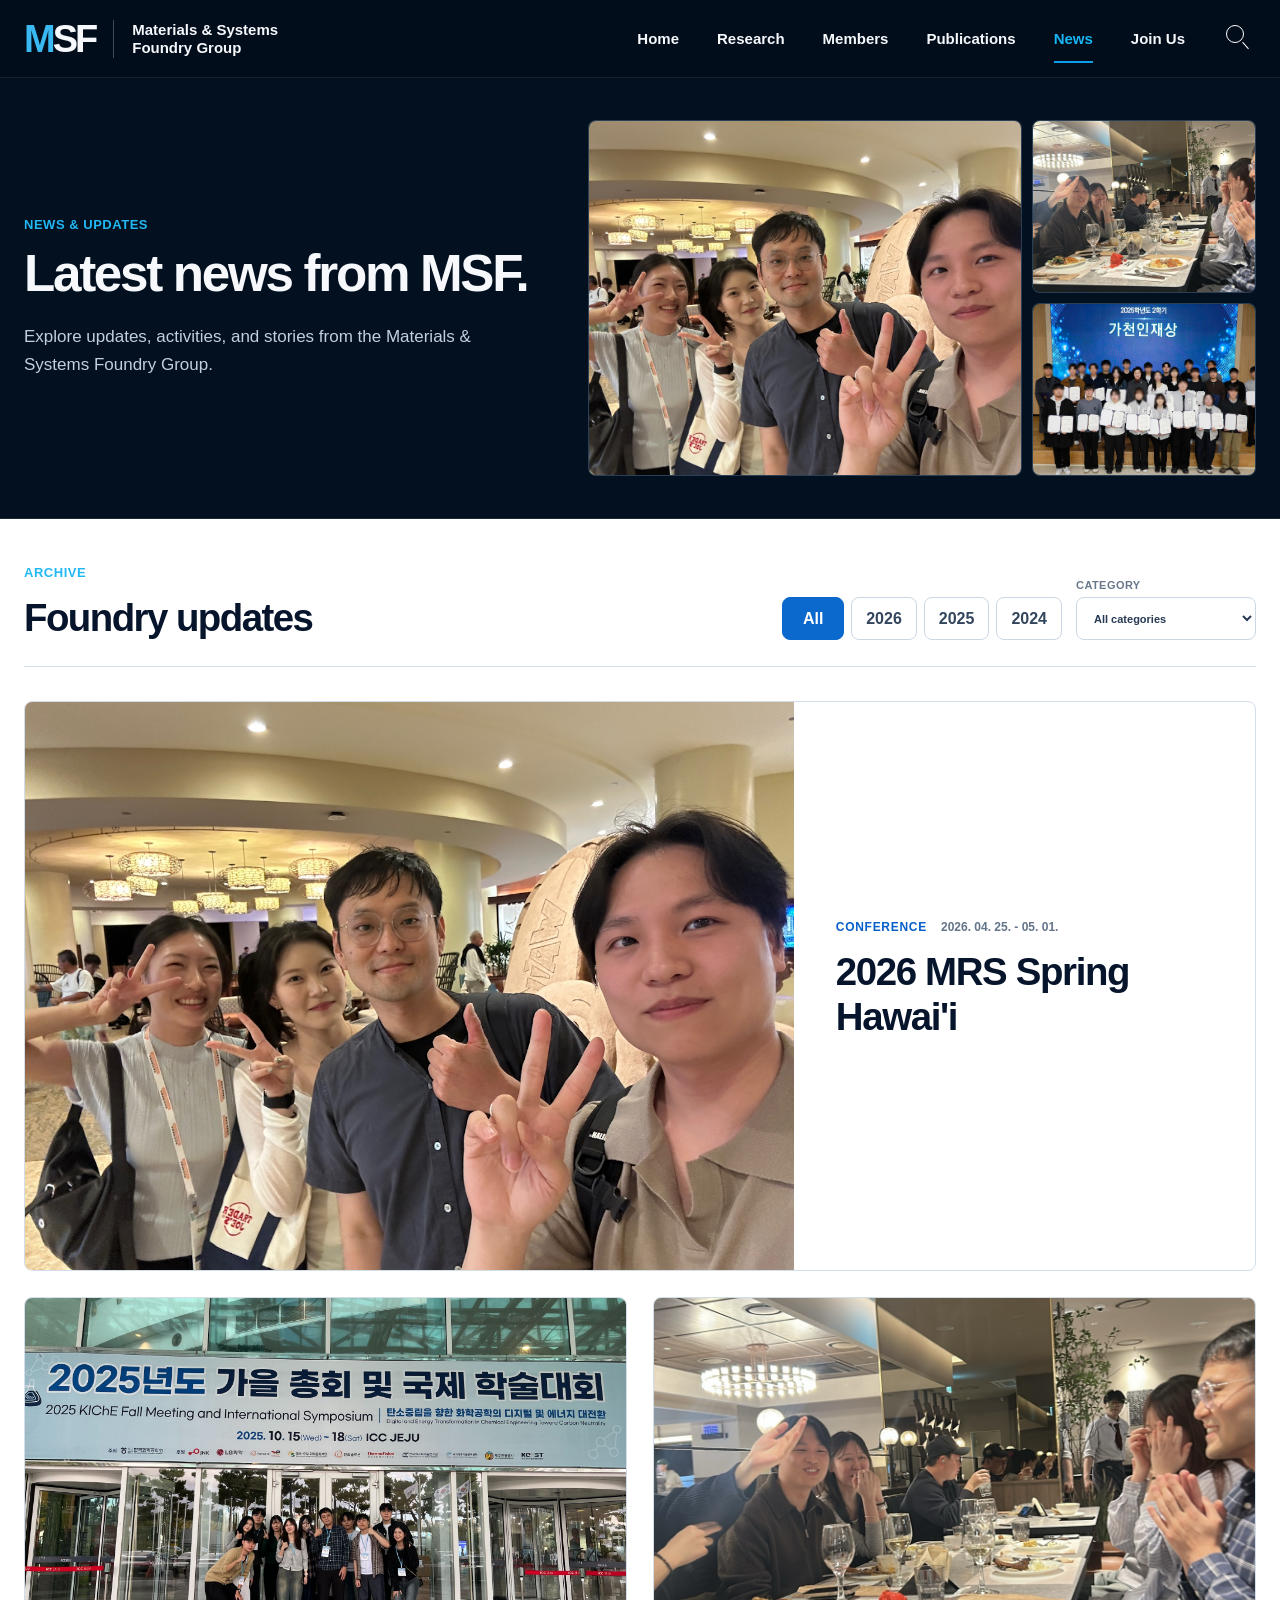
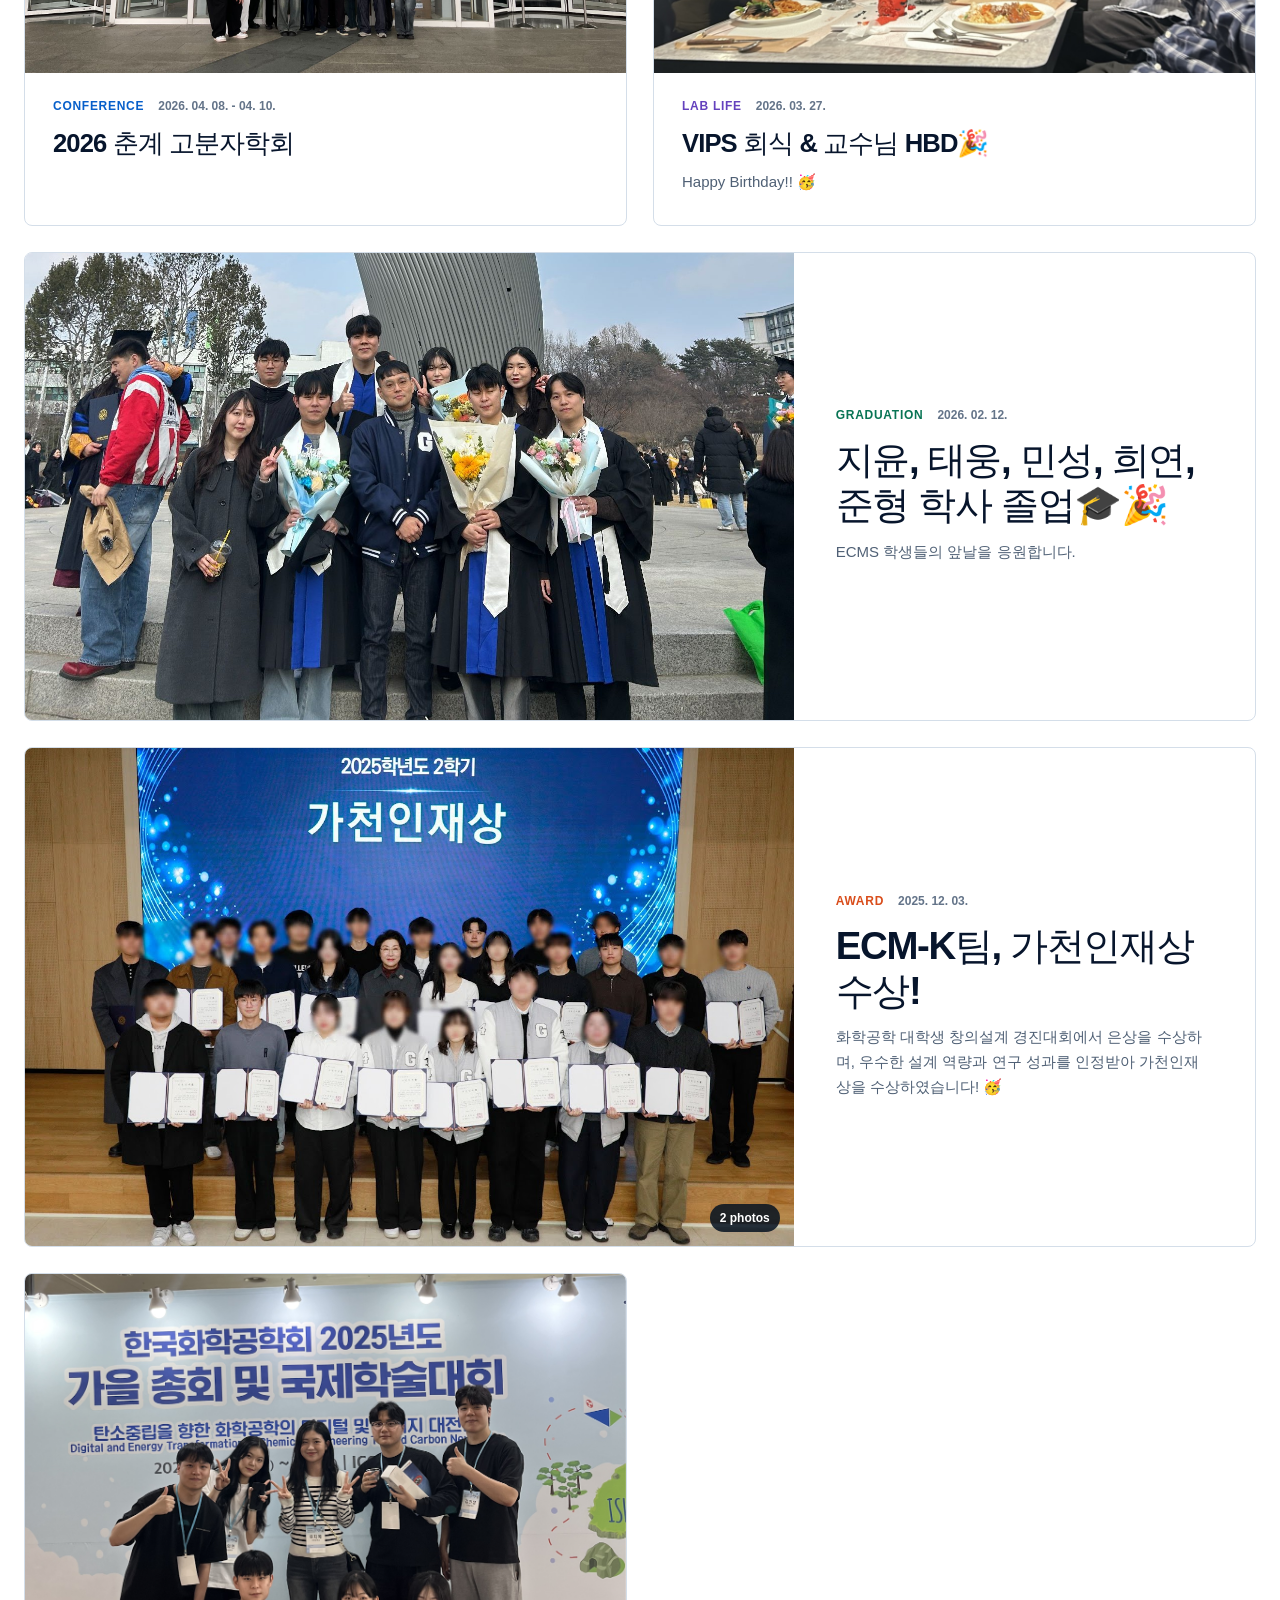
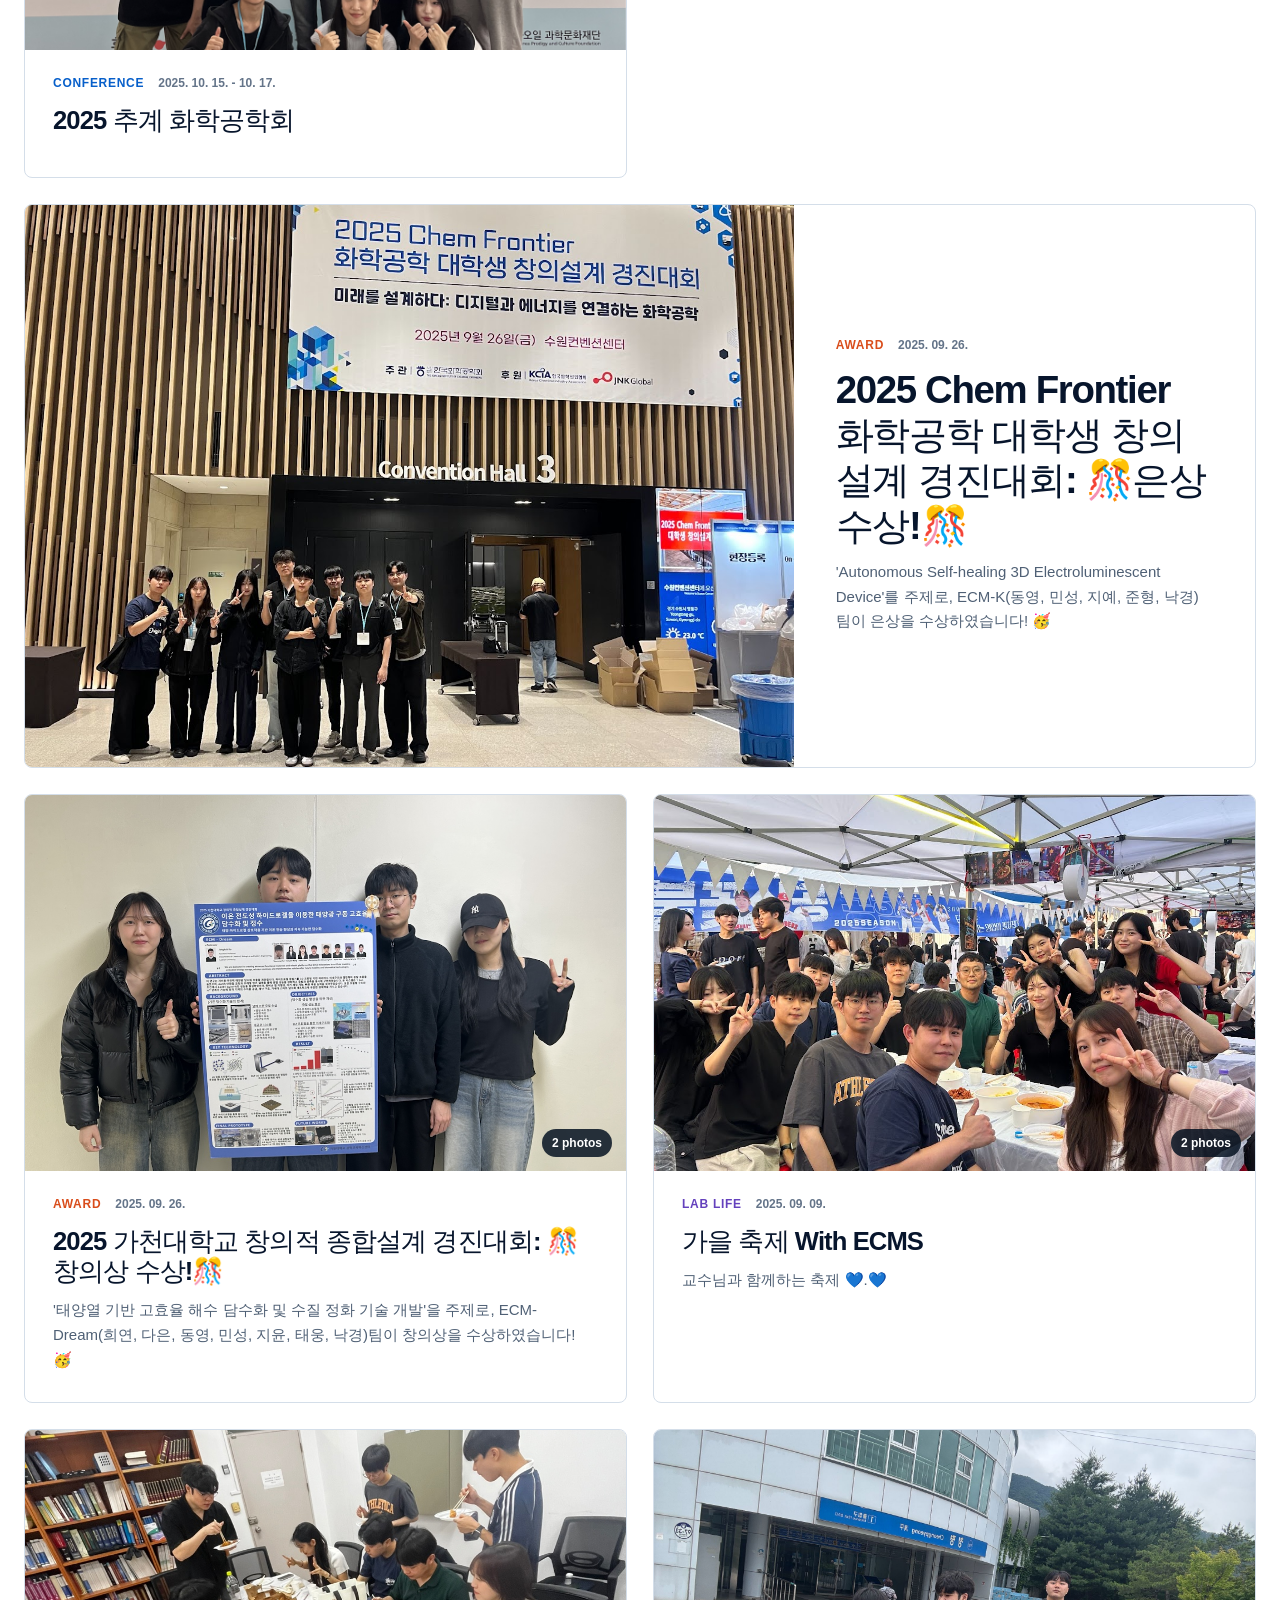
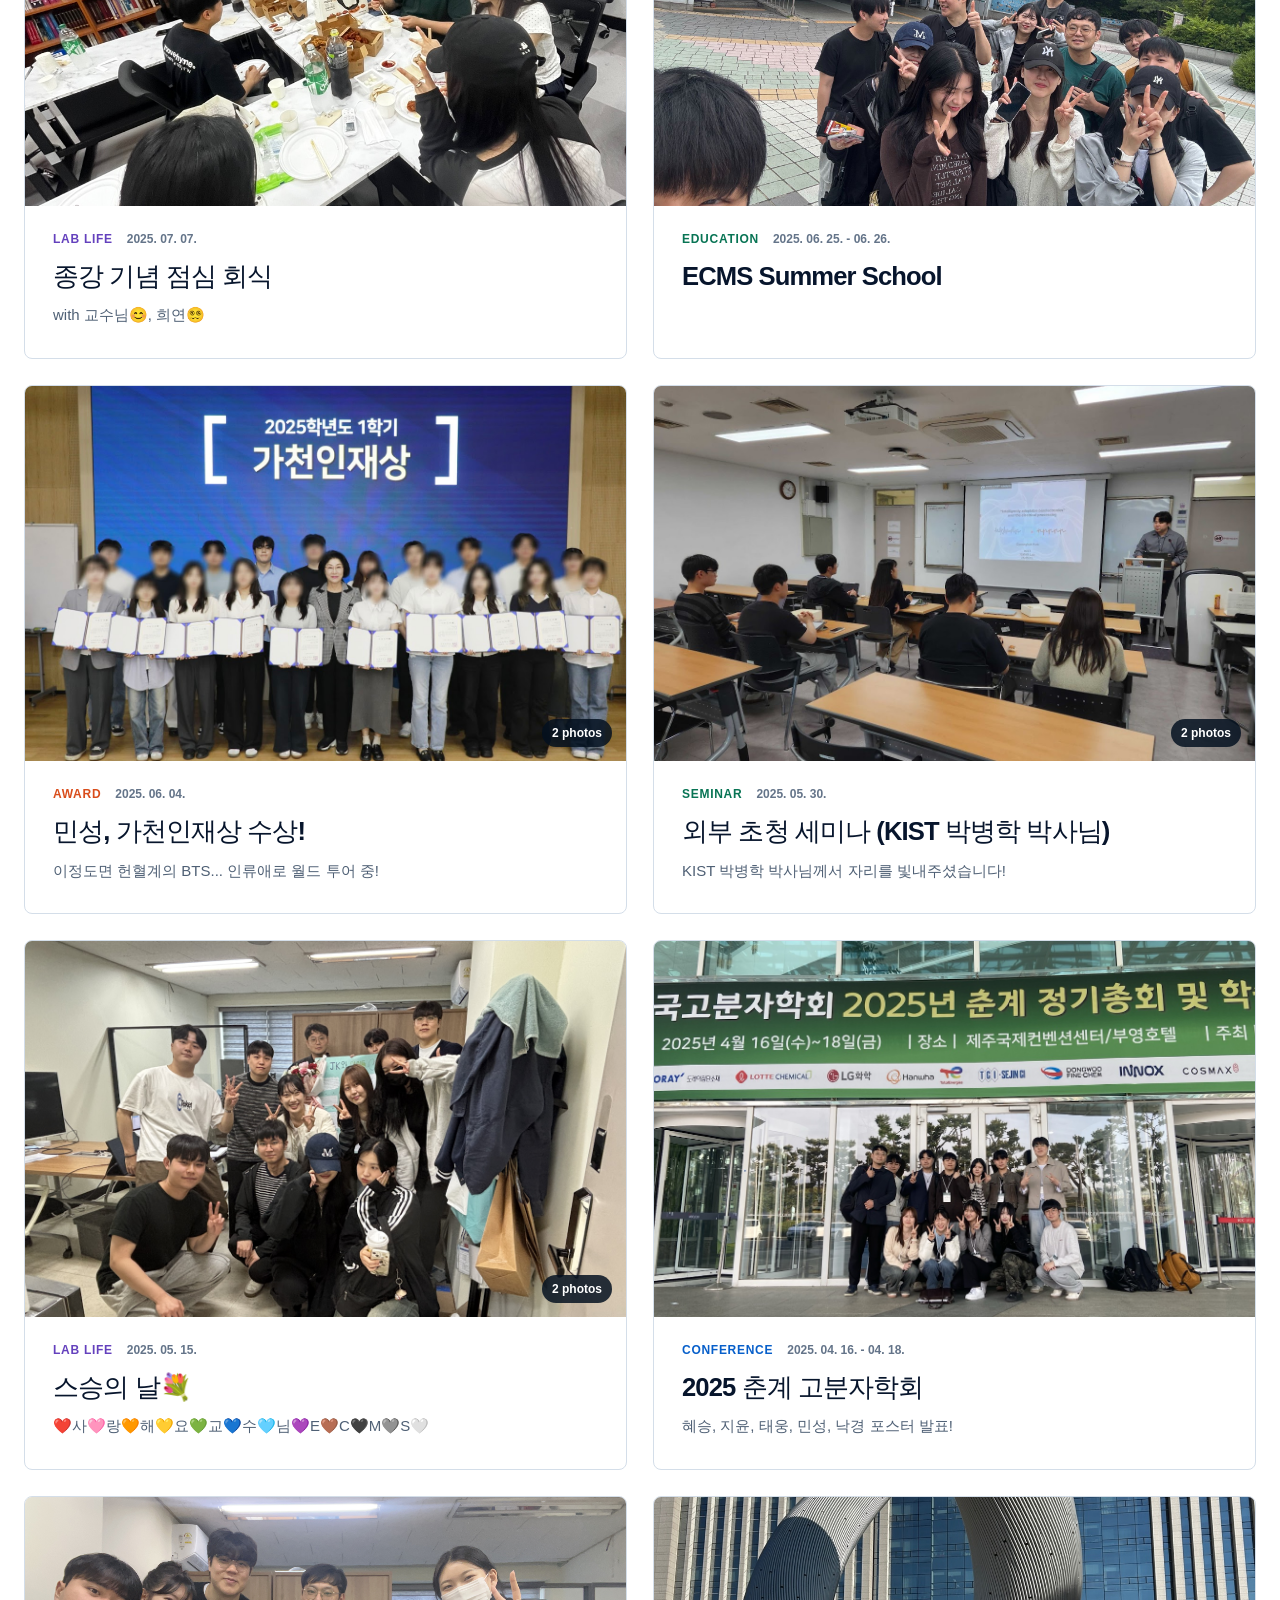
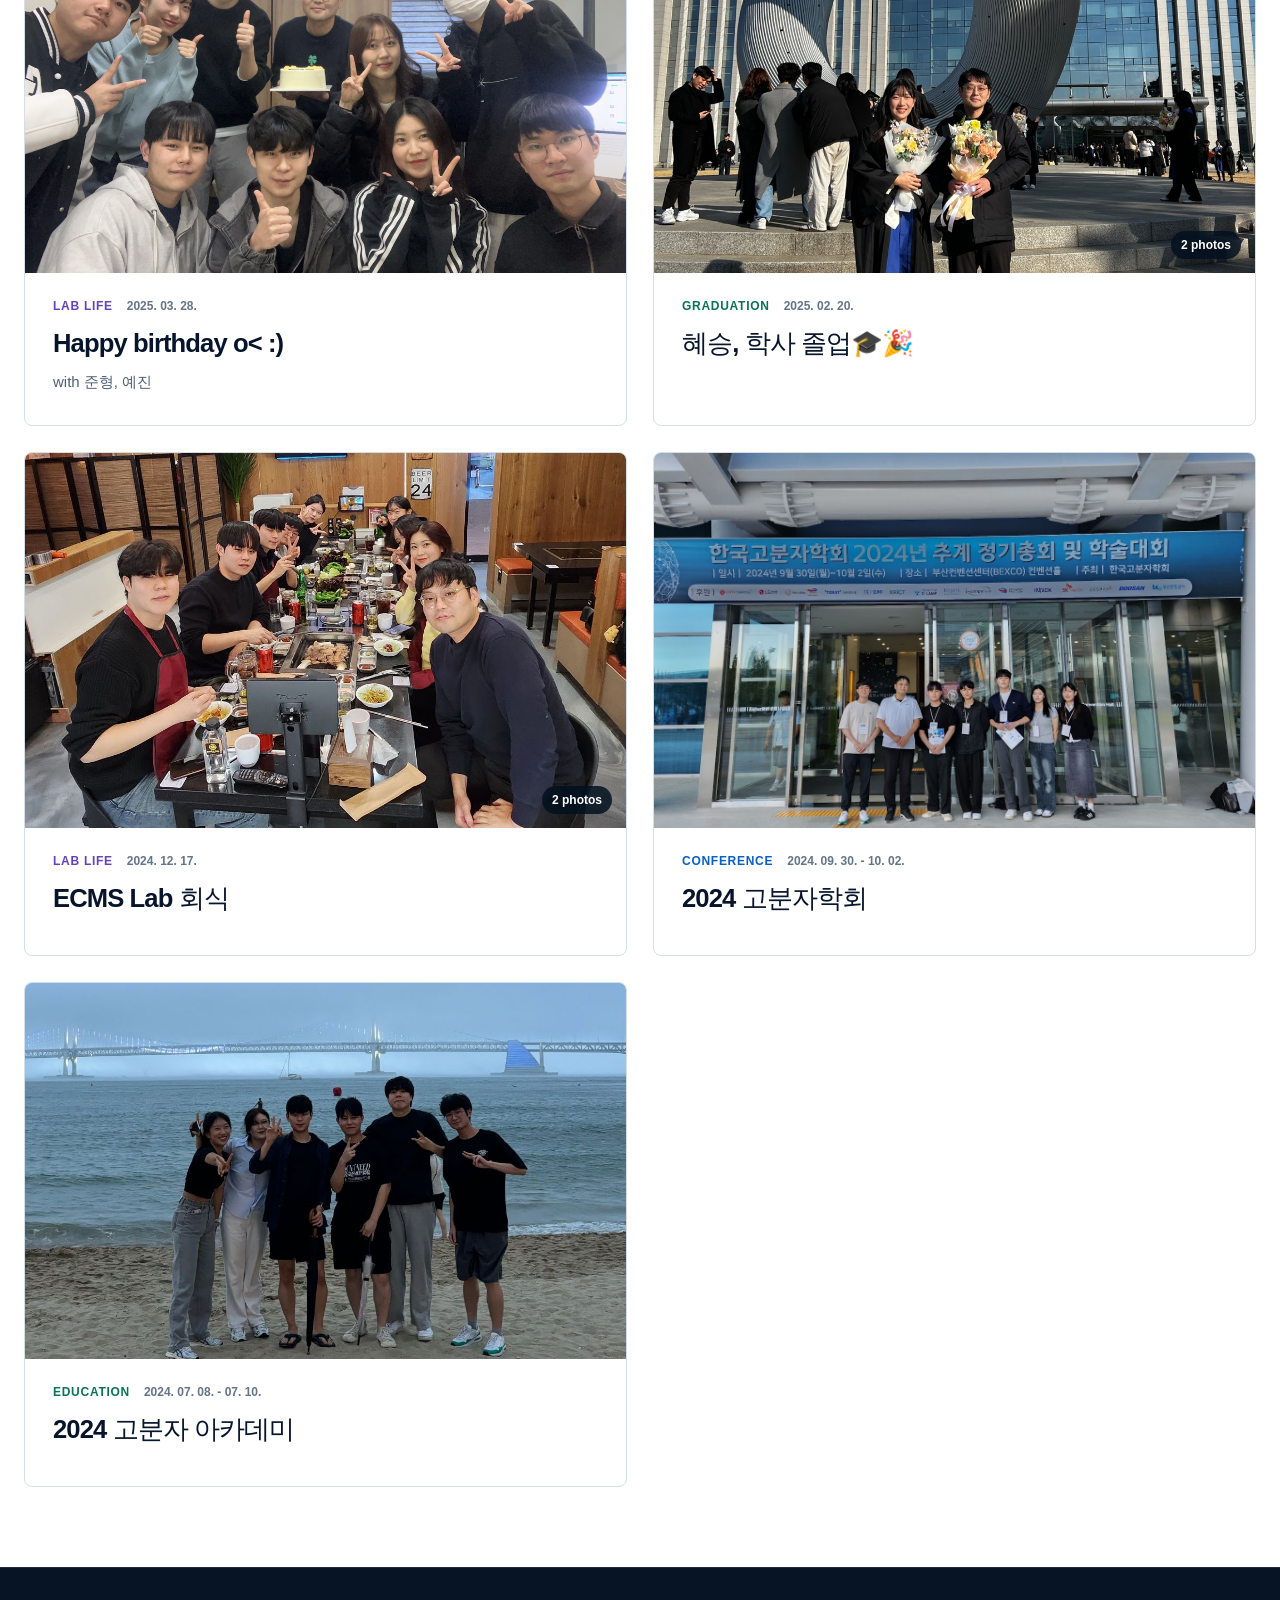
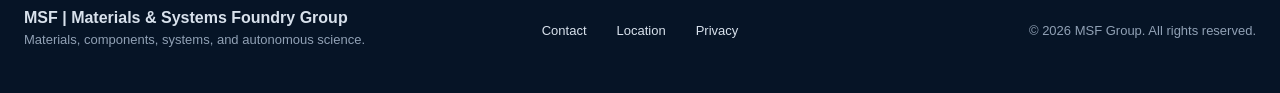
==== commit e6f56226: "Add files via upload" ====
--- a/news.html
+++ b/news.html
@@ -5,7 +5,7 @@
   <meta name="viewport" content="width=device-width, initial-scale=1.0">
   <title>MSF | News</title>
   <link rel="stylesheet" href="styles.css?v=26">
-  <script src="data/news.js?v=1787645264"></script>
+  <script src="data/news.js?v=1788249568"></script>
   <script src="app.js?v=19" defer></script>
 </head>
 <body data-page="news">
